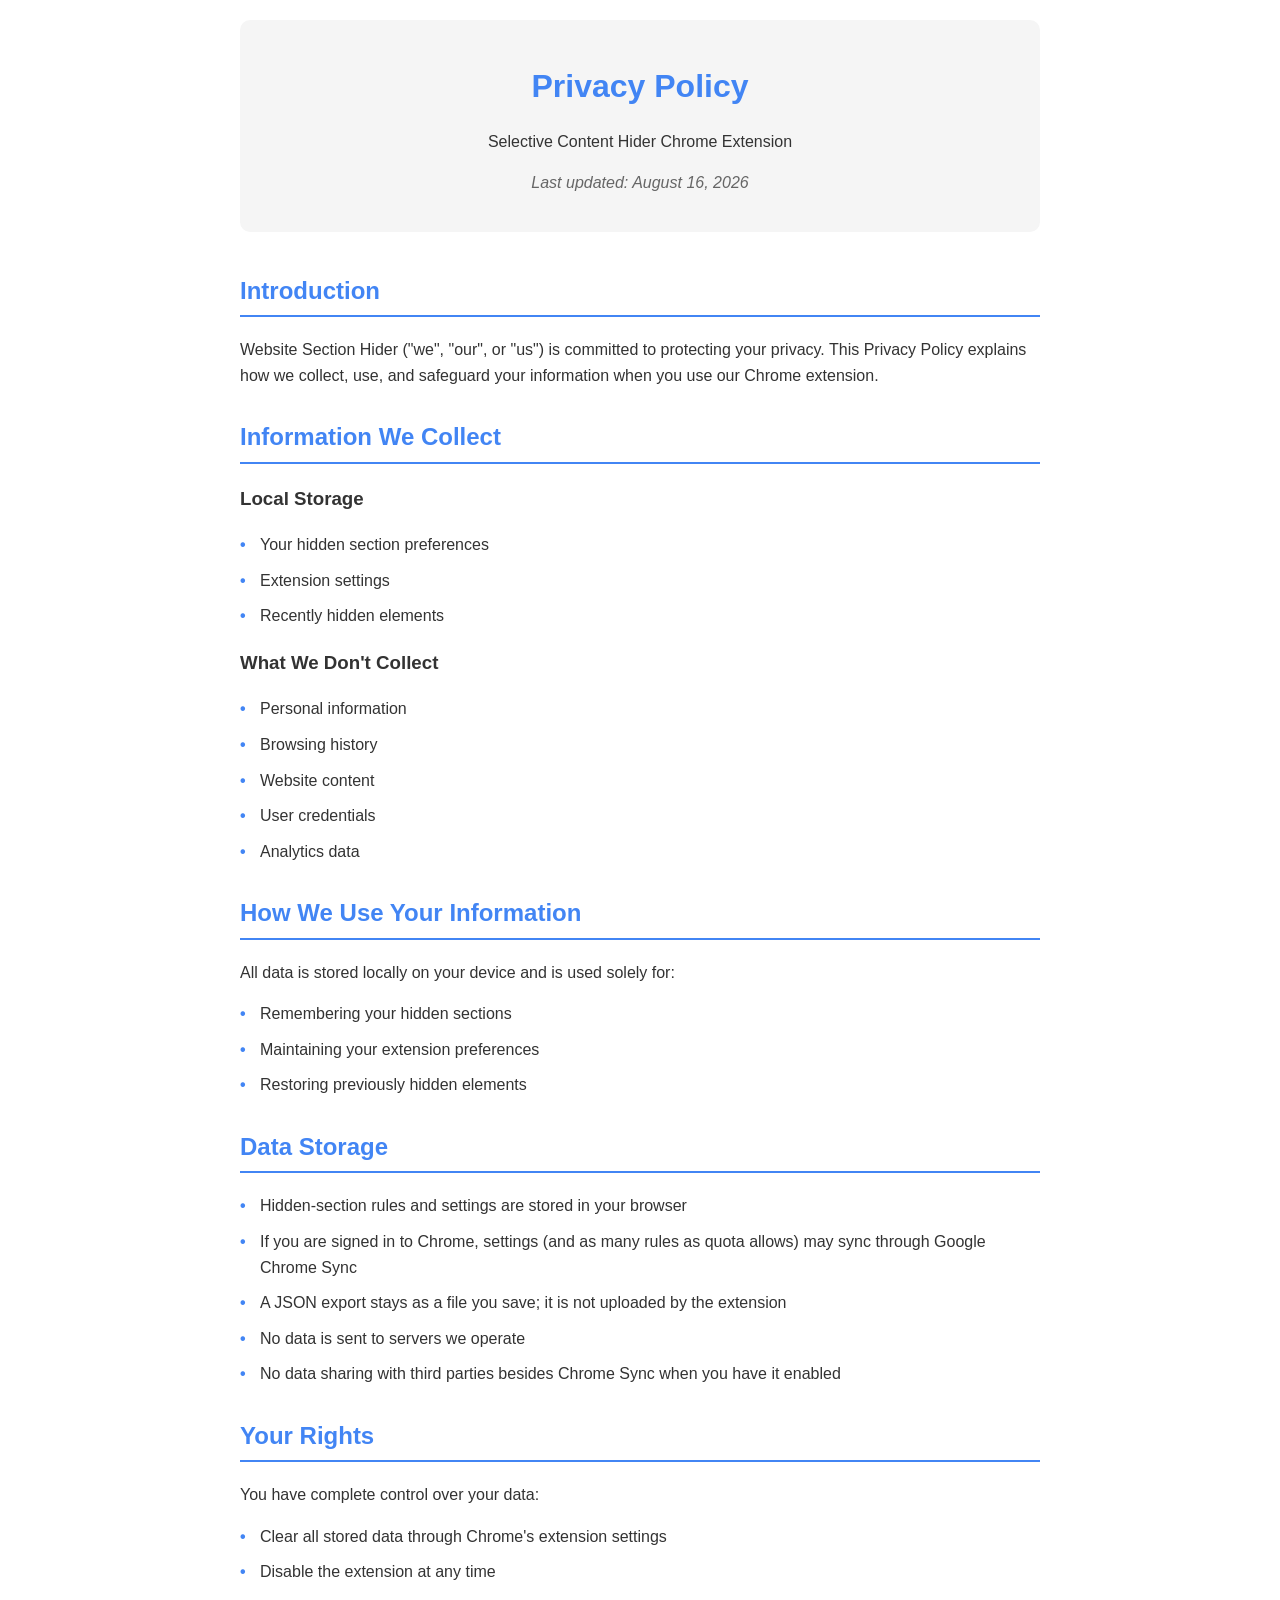
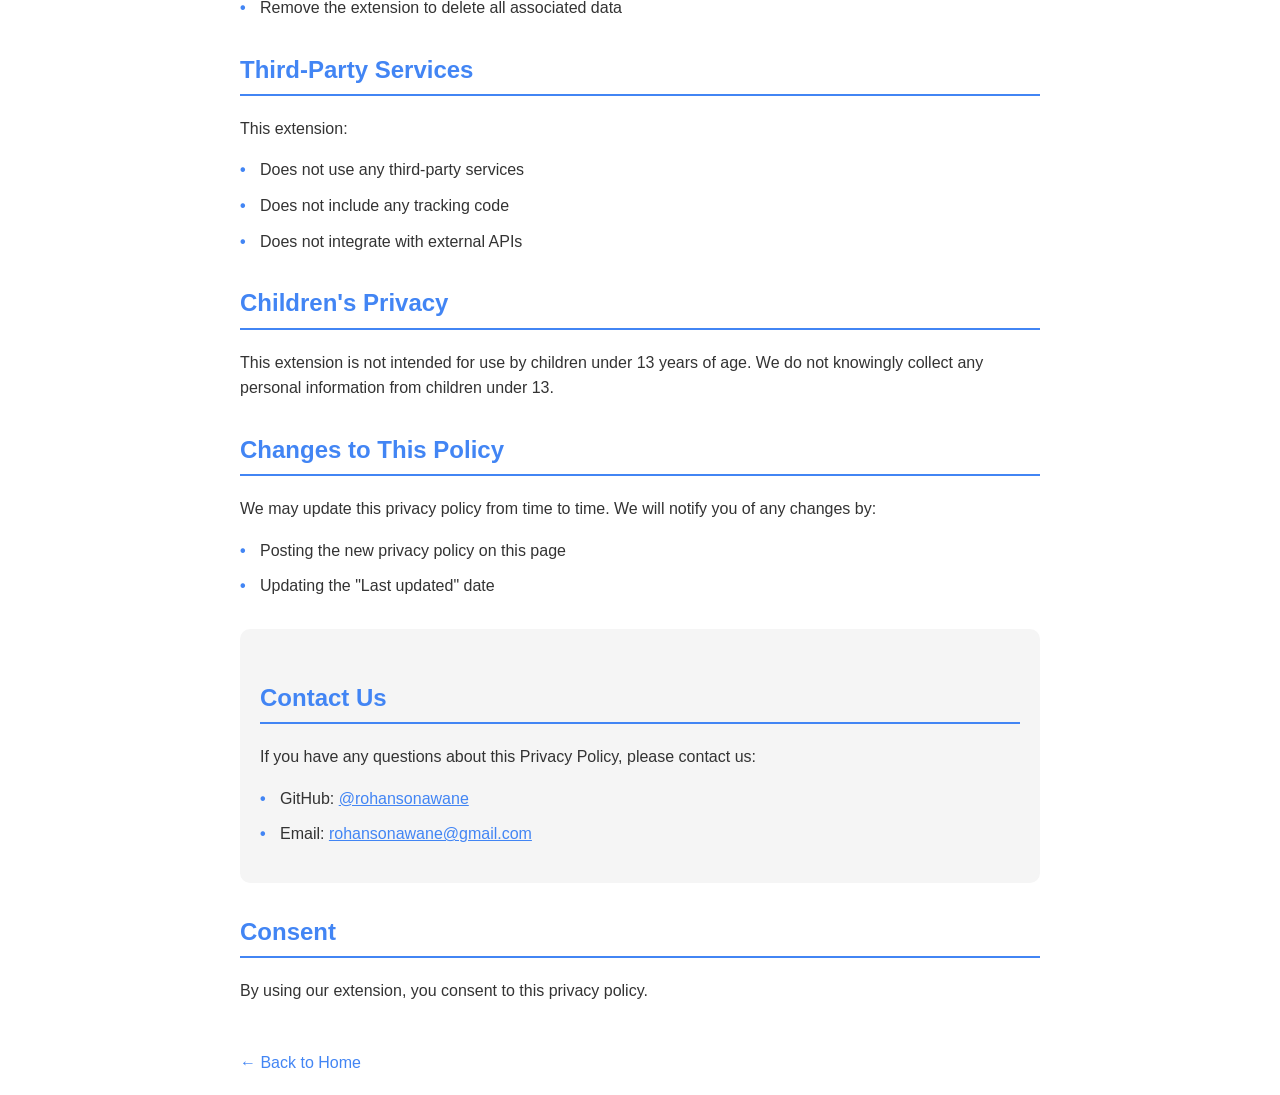
==== privacy.html @ a04c087c "Release v2: per-site hiding, restore stubs, and Chrome Web Store kit. Rules stay on each website, th" ====
<!DOCTYPE html>
<html lang="en">
<head>
    <meta charset="UTF-8">
    <meta name="viewport" content="width=device-width, initial-scale=1.0">
    <title>Privacy Policy — Selective Content Hider</title>
    <style>
        :root {
            --primary-color: #4285F4;
            --text-color: #333;
            --bg-color: #fff;
            --secondary-bg: #f5f5f5;
        }

        body {
            font-family: -apple-system, BlinkMacSystemFont, 'Segoe UI', Roboto, Oxygen, Ubuntu, Cantarell, sans-serif;
            line-height: 1.6;
            color: var(--text-color);
            max-width: 800px;
            margin: 0 auto;
            padding: 20px;
            background-color: var(--bg-color);
        }

        header {
            text-align: center;
            margin-bottom: 40px;
            padding: 20px;
            background-color: var(--secondary-bg);
            border-radius: 10px;
        }

        h1 {
            color: var(--primary-color);
            margin-bottom: 10px;
        }

        h2 {
            color: var(--primary-color);
            margin-top: 30px;
            border-bottom: 2px solid var(--primary-color);
            padding-bottom: 5px;
        }

        .last-updated {
            color: #666;
            font-style: italic;
        }

        ul {
            list-style-type: none;
            padding-left: 20px;
        }

        li {
            margin-bottom: 10px;
            position: relative;
        }

        li:before {
            content: "•";
            color: var(--primary-color);
            font-weight: bold;
            position: absolute;
            left: -20px;
        }

        .contact-info {
            background-color: var(--secondary-bg);
            padding: 20px;
            border-radius: 10px;
            margin-top: 30px;
        }

        .back-link {
            display: inline-block;
            margin-top: 30px;
            color: var(--primary-color);
            text-decoration: none;
        }

        .back-link:hover {
            text-decoration: underline;
        }

        @media (prefers-color-scheme: dark) {
            :root {
                --text-color: #fff;
                --bg-color: #1a1a1a;
                --secondary-bg: #2d2d2d;
            }
        }
    </style>
</head>
<body>
    <header>
        <h1>Privacy Policy</h1>
        <p>Selective Content Hider Chrome Extension</p>
        <p class="last-updated">Last updated: August 16, 2026</p>
    </header>

    <main>
        <section>
            <h2>Introduction</h2>
            <p>Website Section Hider ("we", "our", or "us") is committed to protecting your privacy. This Privacy Policy explains how we collect, use, and safeguard your information when you use our Chrome extension.</p>
        </section>

        <section>
            <h2>Information We Collect</h2>
            <h3>Local Storage</h3>
            <ul>
                <li>Your hidden section preferences</li>
                <li>Extension settings</li>
                <li>Recently hidden elements</li>
            </ul>

            <h3>What We Don't Collect</h3>
            <ul>
                <li>Personal information</li>
                <li>Browsing history</li>
                <li>Website content</li>
                <li>User credentials</li>
                <li>Analytics data</li>
            </ul>
        </section>

        <section>
            <h2>How We Use Your Information</h2>
            <p>All data is stored locally on your device and is used solely for:</p>
            <ul>
                <li>Remembering your hidden sections</li>
                <li>Maintaining your extension preferences</li>
                <li>Restoring previously hidden elements</li>
            </ul>
        </section>

        <section>
            <h2>Data Storage</h2>
            <ul>
                <li>Hidden-section rules and settings are stored in your browser</li>
                <li>If you are signed in to Chrome, settings (and as many rules as quota allows) may sync through Google Chrome Sync</li>
                <li>A JSON export stays as a file you save; it is not uploaded by the extension</li>
                <li>No data is sent to servers we operate</li>
                <li>No data sharing with third parties besides Chrome Sync when you have it enabled</li>
            </ul>
        </section>

        <section>
            <h2>Your Rights</h2>
            <p>You have complete control over your data:</p>
            <ul>
                <li>Clear all stored data through Chrome's extension settings</li>
                <li>Disable the extension at any time</li>
                <li>Remove the extension to delete all associated data</li>
            </ul>
        </section>

        <section>
            <h2>Third-Party Services</h2>
            <p>This extension:</p>
            <ul>
                <li>Does not use any third-party services</li>
                <li>Does not include any tracking code</li>
                <li>Does not integrate with external APIs</li>
            </ul>
        </section>

        <section>
            <h2>Children's Privacy</h2>
            <p>This extension is not intended for use by children under 13 years of age. We do not knowingly collect any personal information from children under 13.</p>
        </section>

        <section>
            <h2>Changes to This Policy</h2>
            <p>We may update this privacy policy from time to time. We will notify you of any changes by:</p>
            <ul>
                <li>Posting the new privacy policy on this page</li>
                <li>Updating the "Last updated" date</li>
            </ul>
        </section>

        <section class="contact-info">
            <h2>Contact Us</h2>
            <p>If you have any questions about this Privacy Policy, please contact us:</p>
            <ul>
                <li>GitHub: <a href="https://github.com/rohansonawane" style="color: var(--primary-color);">@rohansonawane</a></li>
                <li>Email: <a href="mailto:rohansonawane@gmail.com" style="color: var(--primary-color);">rohansonawane@gmail.com</a></li>
            </ul>
        </section>

        <section>
            <h2>Consent</h2>
            <p>By using our extension, you consent to this privacy policy.</p>
        </section>
    </main>

    <a href="index.html" class="back-link">← Back to Home</a>
</body>
</html>
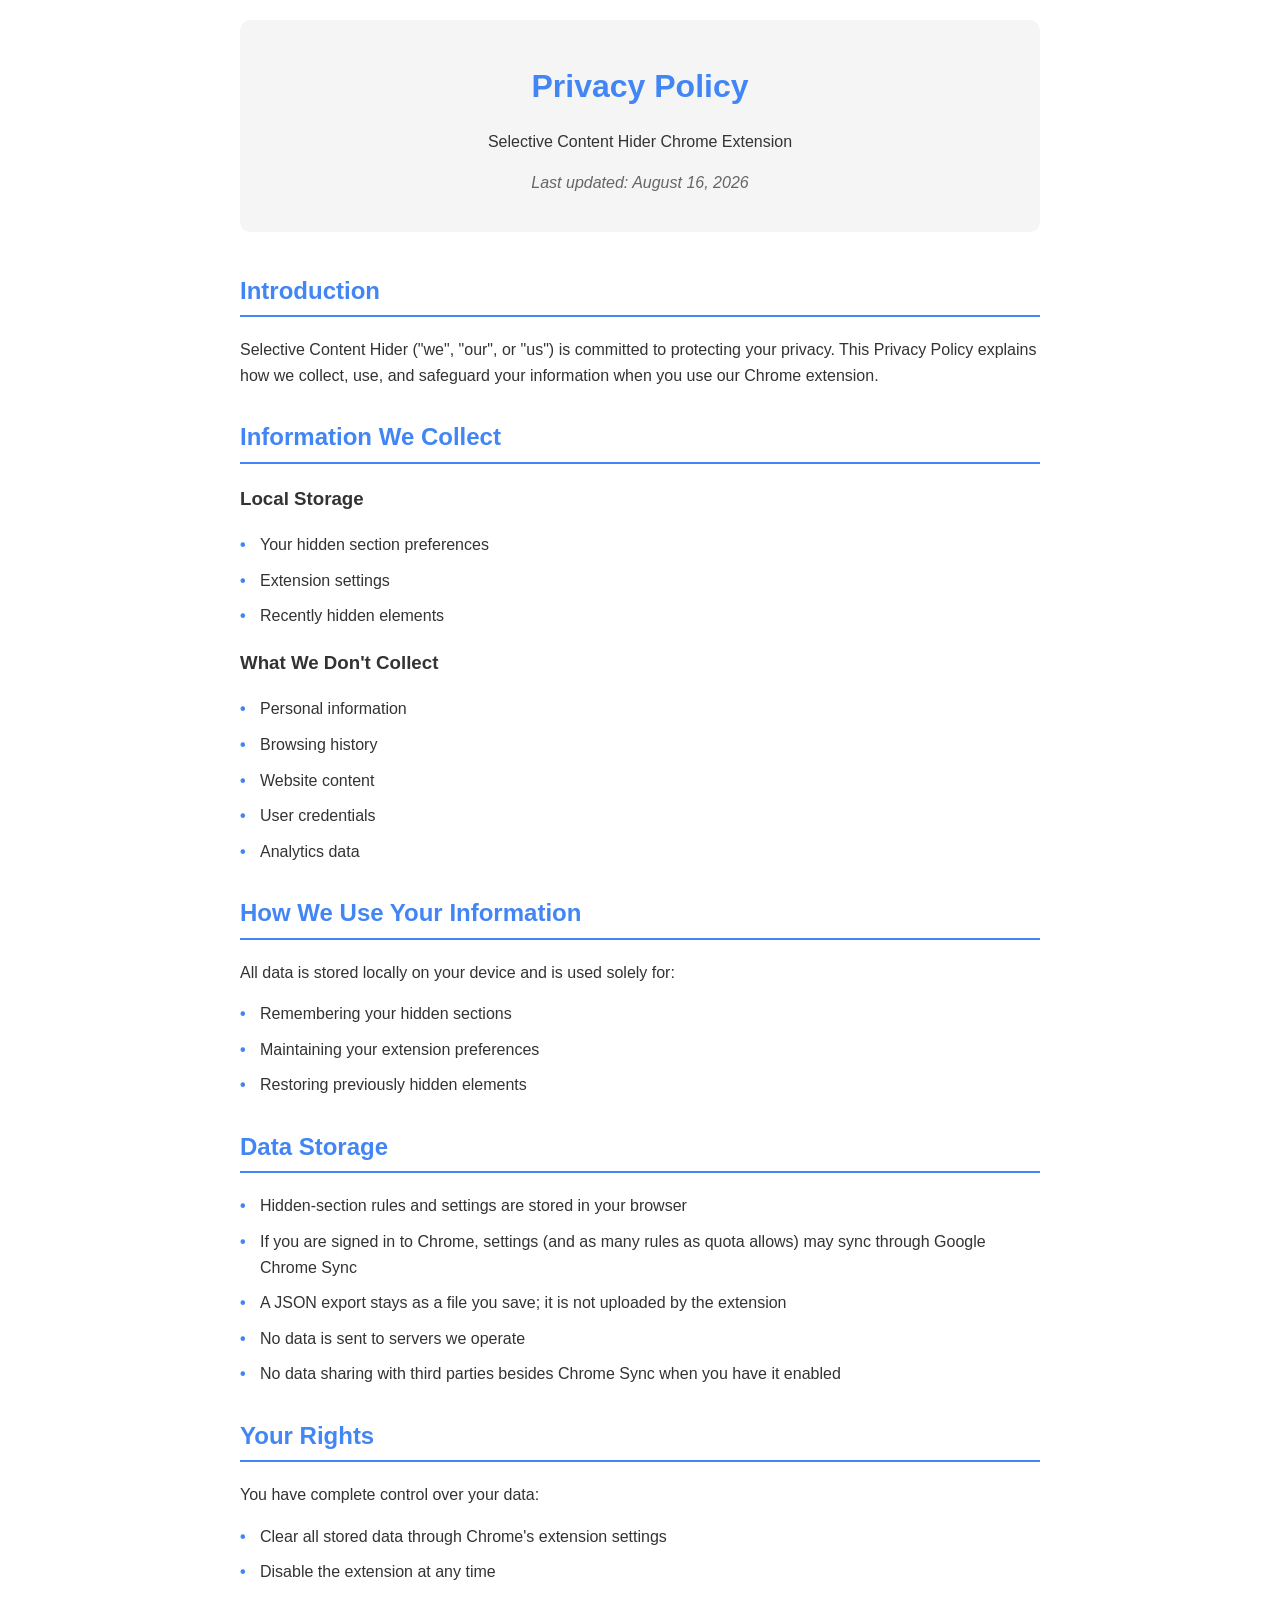
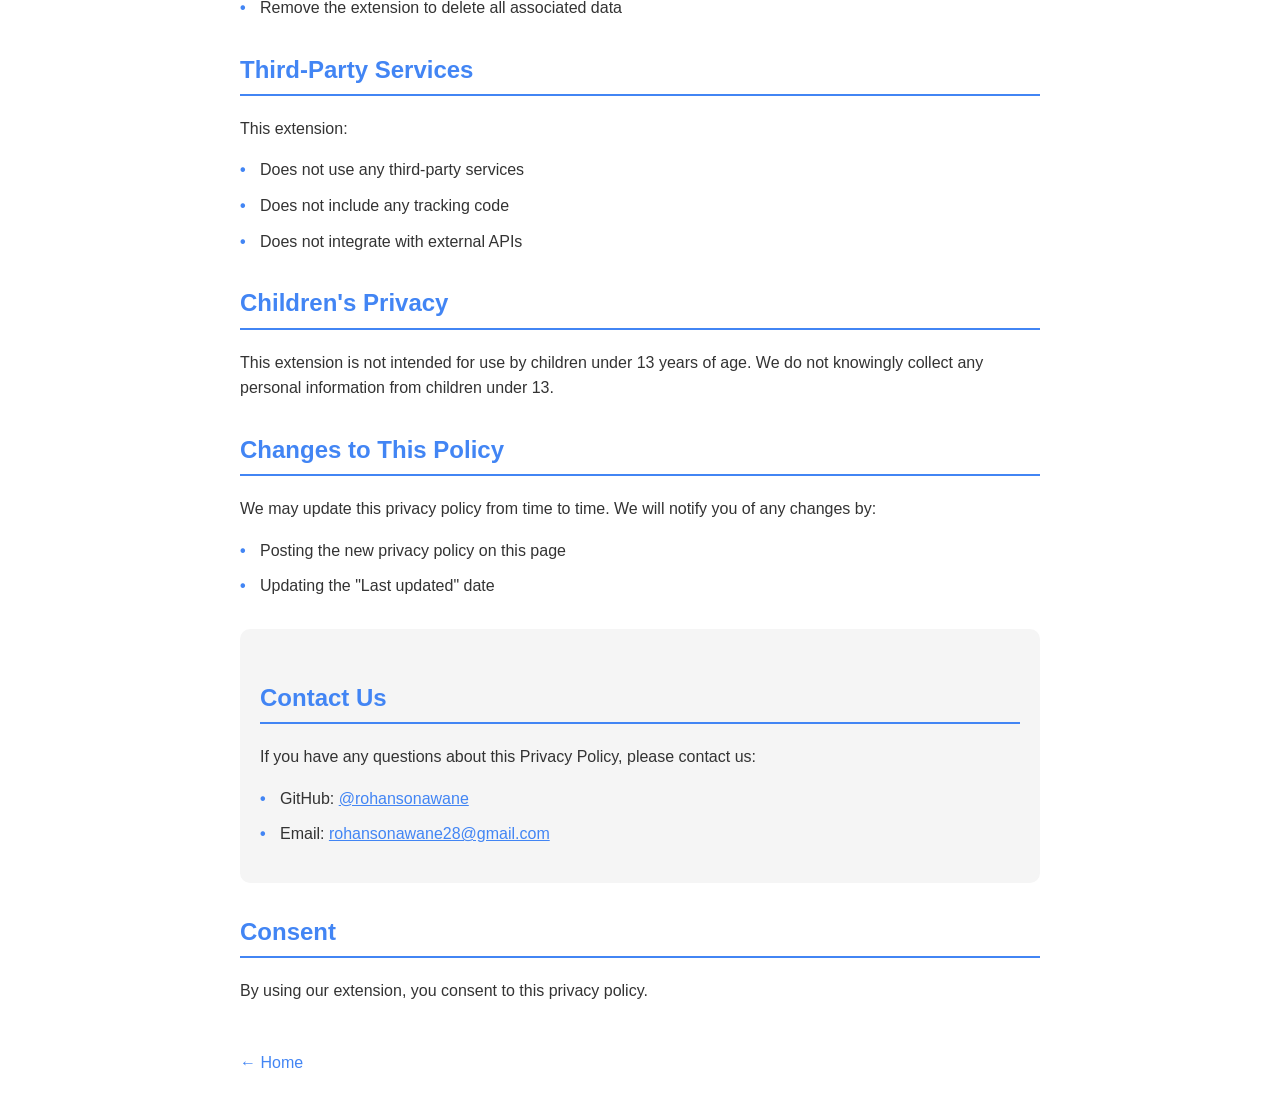
==== commit 691f900e: "Host homepage, privacy, and support pages on GitHub Pages. The Chrome Web Store listing can use stab" ====
--- a/privacy.html
+++ b/privacy.html
@@ -102,7 +102,7 @@
     <main>
         <section>
             <h2>Introduction</h2>
-            <p>Website Section Hider ("we", "our", or "us") is committed to protecting your privacy. This Privacy Policy explains how we collect, use, and safeguard your information when you use our Chrome extension.</p>
+            <p>Selective Content Hider ("we", "our", or "us") is committed to protecting your privacy. This Privacy Policy explains how we collect, use, and safeguard your information when you use our Chrome extension.</p>
         </section>
 
         <section>
@@ -184,7 +184,7 @@
             <p>If you have any questions about this Privacy Policy, please contact us:</p>
             <ul>
                 <li>GitHub: <a href="https://github.com/rohansonawane" style="color: var(--primary-color);">@rohansonawane</a></li>
-                <li>Email: <a href="mailto:rohansonawane@gmail.com" style="color: var(--primary-color);">rohansonawane@gmail.com</a></li>
+                <li>Email: <a href="mailto:rohansonawane28@gmail.com" style="color: var(--primary-color);">rohansonawane28@gmail.com</a></li>
             </ul>
         </section>
 
@@ -194,6 +194,6 @@
         </section>
     </main>
 
-    <a href="index.html" class="back-link">← Back to Home</a>
+    <a href="https://rohansonawane.github.io/Selective-Content-Hider/" class="back-link">← Home</a>
 </body>
 </html> 
